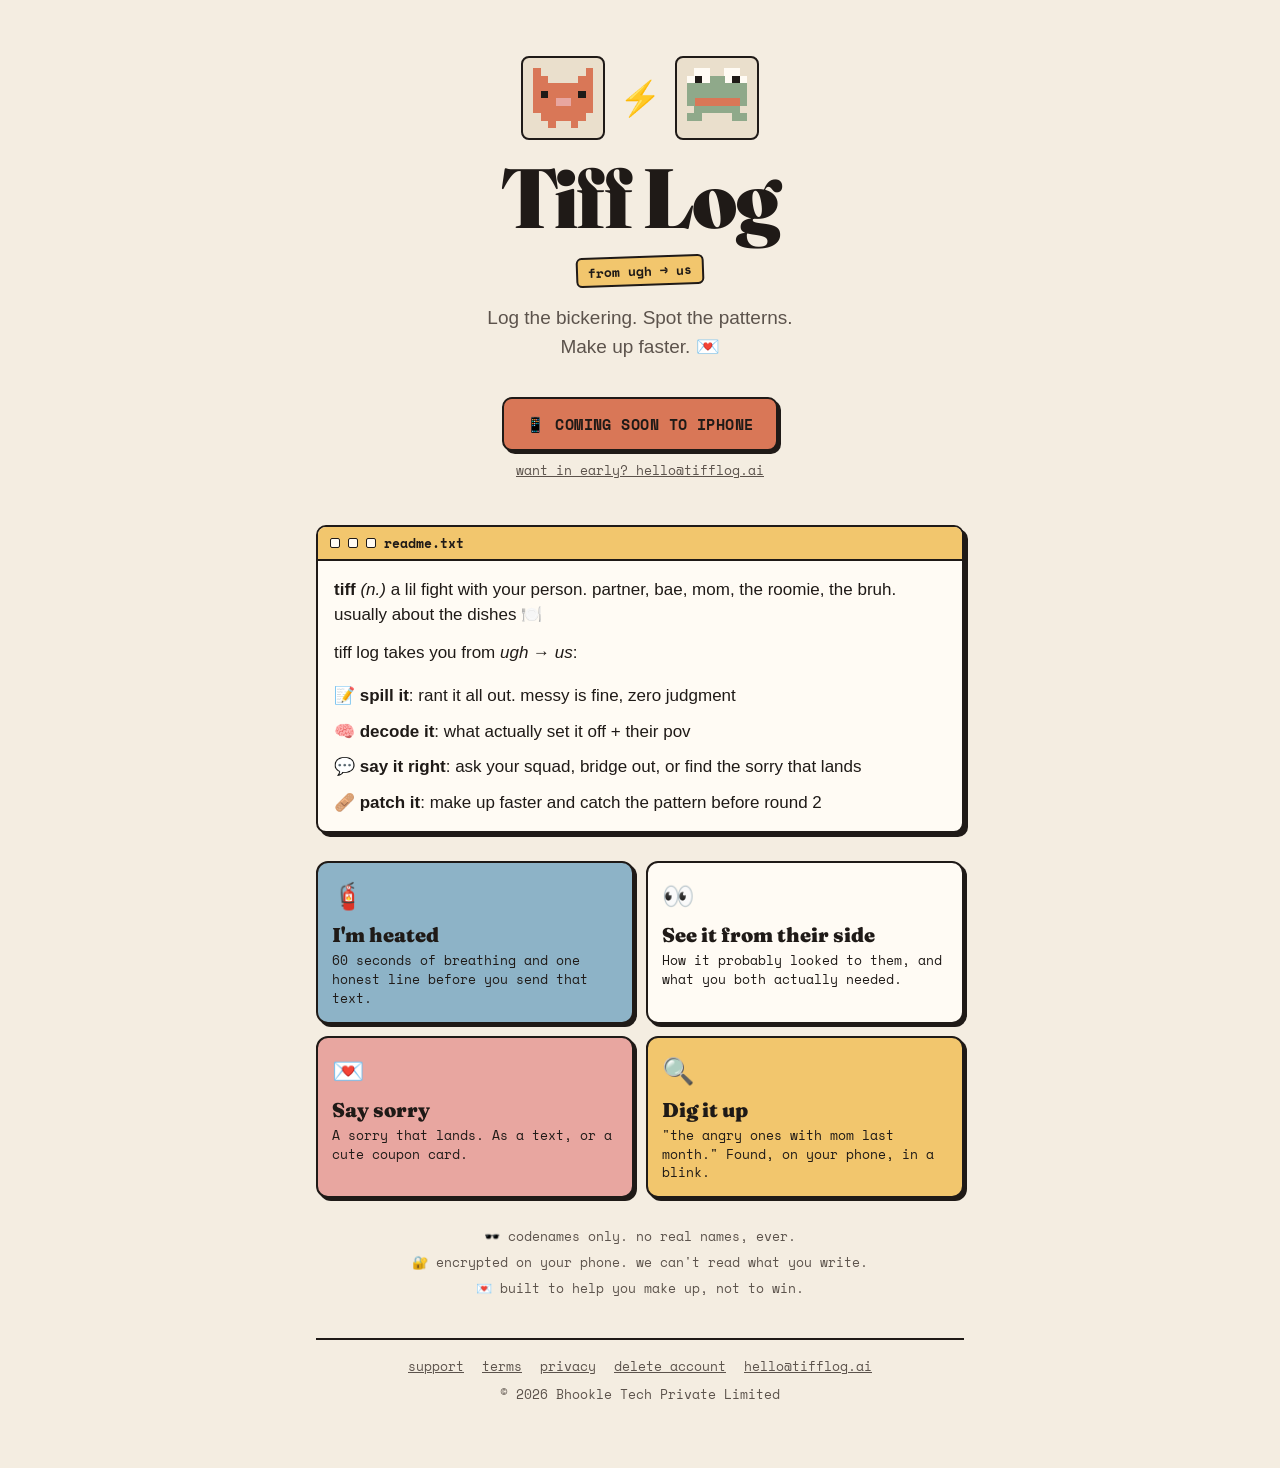
==== index.html @ 27ca59d1 "tifflog.ai: landing, support, terms, privacy, account deletion" ====
<!doctype html>
<html lang="en">
<head>
  <meta charset="utf-8" />
  <meta name="viewport" content="width=device-width, initial-scale=1" />
  <title>Tiff Log: from ugh to us</title>
  <meta name="description" content="A private app for the little fights with your people. Spill it, decode it, say it right, patch it. Codenames only, encrypted on your phone." />
  <meta property="og:title" content="Tiff Log: from ugh to us" />
  <meta property="og:description" content="A private app for the little fights with your partner, mom, the roomie, the bruh. Fight less, make up faster." />
  <meta property="og:url" content="https://tifflog.ai" />
  <meta name="theme-color" content="#f4ede1" />
  <link rel="icon" href="favicon.svg" type="image/svg+xml" />
  <link rel="preconnect" href="https://fonts.googleapis.com" />
  <link rel="preconnect" href="https://fonts.gstatic.com" crossorigin />
  <link href="https://fonts.googleapis.com/css2?family=Fraunces:opsz,wght@9..144,900&family=Space+Mono:wght@400;700&display=swap" rel="stylesheet" />
  <link rel="stylesheet" href="site.css" />
</head>
<body>
  <main class="wrap">
    <section class="hero">
      <div class="duo">
        <div class="px fight-l"><svg viewBox="0 0 8 8" shape-rendering="crispEdges" aria-hidden="true"><rect x="0" y="0" width="1.02" height="1.02" fill="#D97757"/><rect x="7" y="0" width="1.02" height="1.02" fill="#D97757"/><rect x="0" y="1" width="1.02" height="1.02" fill="#D97757"/><rect x="1" y="1" width="1.02" height="1.02" fill="#D97757"/><rect x="6" y="1" width="1.02" height="1.02" fill="#D97757"/><rect x="7" y="1" width="1.02" height="1.02" fill="#D97757"/><rect x="0" y="2" width="1.02" height="1.02" fill="#D97757"/><rect x="1" y="2" width="1.02" height="1.02" fill="#D97757"/><rect x="2" y="2" width="1.02" height="1.02" fill="#D97757"/><rect x="3" y="2" width="1.02" height="1.02" fill="#D97757"/><rect x="4" y="2" width="1.02" height="1.02" fill="#D97757"/><rect x="5" y="2" width="1.02" height="1.02" fill="#D97757"/><rect x="6" y="2" width="1.02" height="1.02" fill="#D97757"/><rect x="7" y="2" width="1.02" height="1.02" fill="#D97757"/><rect x="0" y="3" width="1.02" height="1.02" fill="#D97757"/><rect x="1" y="3" width="1.02" height="1.02" fill="#1F1A17"/><rect x="2" y="3" width="1.02" height="1.02" fill="#D97757"/><rect x="3" y="3" width="1.02" height="1.02" fill="#D97757"/><rect x="4" y="3" width="1.02" height="1.02" fill="#D97757"/><rect x="5" y="3" width="1.02" height="1.02" fill="#D97757"/><rect x="6" y="3" width="1.02" height="1.02" fill="#1F1A17"/><rect x="7" y="3" width="1.02" height="1.02" fill="#D97757"/><rect x="0" y="4" width="1.02" height="1.02" fill="#D97757"/><rect x="1" y="4" width="1.02" height="1.02" fill="#D97757"/><rect x="2" y="4" width="1.02" height="1.02" fill="#D97757"/><rect x="3" y="4" width="1.02" height="1.02" fill="#E8A6A0"/><rect x="4" y="4" width="1.02" height="1.02" fill="#E8A6A0"/><rect x="5" y="4" width="1.02" height="1.02" fill="#D97757"/><rect x="6" y="4" width="1.02" height="1.02" fill="#D97757"/><rect x="7" y="4" width="1.02" height="1.02" fill="#D97757"/><rect x="0" y="5" width="1.02" height="1.02" fill="#D97757"/><rect x="1" y="5" width="1.02" height="1.02" fill="#D97757"/><rect x="2" y="5" width="1.02" height="1.02" fill="#D97757"/><rect x="3" y="5" width="1.02" height="1.02" fill="#D97757"/><rect x="4" y="5" width="1.02" height="1.02" fill="#D97757"/><rect x="5" y="5" width="1.02" height="1.02" fill="#D97757"/><rect x="6" y="5" width="1.02" height="1.02" fill="#D97757"/><rect x="7" y="5" width="1.02" height="1.02" fill="#D97757"/><rect x="1" y="6" width="1.02" height="1.02" fill="#D97757"/><rect x="2" y="6" width="1.02" height="1.02" fill="#D97757"/><rect x="3" y="6" width="1.02" height="1.02" fill="#D97757"/><rect x="4" y="6" width="1.02" height="1.02" fill="#D97757"/><rect x="5" y="6" width="1.02" height="1.02" fill="#D97757"/><rect x="6" y="6" width="1.02" height="1.02" fill="#D97757"/><rect x="2" y="7" width="1.02" height="1.02" fill="#D97757"/><rect x="5" y="7" width="1.02" height="1.02" fill="#D97757"/></svg></div>
        <div class="zap" aria-hidden="true">⚡</div>
        <div class="px flip fight-r"><svg viewBox="0 0 8 8" shape-rendering="crispEdges" aria-hidden="true"><rect x="1" y="0" width="1.02" height="1.02" fill="#FFFBF4"/><rect x="2" y="0" width="1.02" height="1.02" fill="#FFFBF4"/><rect x="5" y="0" width="1.02" height="1.02" fill="#FFFBF4"/><rect x="6" y="0" width="1.02" height="1.02" fill="#FFFBF4"/><rect x="0" y="1" width="1.02" height="1.02" fill="#FFFBF4"/><rect x="1" y="1" width="1.02" height="1.02" fill="#1F1A17"/><rect x="2" y="1" width="1.02" height="1.02" fill="#FFFBF4"/><rect x="3" y="1" width="1.02" height="1.02" fill="#8FA98A"/><rect x="4" y="1" width="1.02" height="1.02" fill="#8FA98A"/><rect x="5" y="1" width="1.02" height="1.02" fill="#FFFBF4"/><rect x="6" y="1" width="1.02" height="1.02" fill="#1F1A17"/><rect x="7" y="1" width="1.02" height="1.02" fill="#FFFBF4"/><rect x="0" y="2" width="1.02" height="1.02" fill="#8FA98A"/><rect x="1" y="2" width="1.02" height="1.02" fill="#8FA98A"/><rect x="2" y="2" width="1.02" height="1.02" fill="#8FA98A"/><rect x="3" y="2" width="1.02" height="1.02" fill="#8FA98A"/><rect x="4" y="2" width="1.02" height="1.02" fill="#8FA98A"/><rect x="5" y="2" width="1.02" height="1.02" fill="#8FA98A"/><rect x="6" y="2" width="1.02" height="1.02" fill="#8FA98A"/><rect x="7" y="2" width="1.02" height="1.02" fill="#8FA98A"/><rect x="0" y="3" width="1.02" height="1.02" fill="#8FA98A"/><rect x="1" y="3" width="1.02" height="1.02" fill="#8FA98A"/><rect x="2" y="3" width="1.02" height="1.02" fill="#8FA98A"/><rect x="3" y="3" width="1.02" height="1.02" fill="#8FA98A"/><rect x="4" y="3" width="1.02" height="1.02" fill="#8FA98A"/><rect x="5" y="3" width="1.02" height="1.02" fill="#8FA98A"/><rect x="6" y="3" width="1.02" height="1.02" fill="#8FA98A"/><rect x="7" y="3" width="1.02" height="1.02" fill="#8FA98A"/><rect x="0" y="4" width="1.02" height="1.02" fill="#8FA98A"/><rect x="1" y="4" width="1.02" height="1.02" fill="#D97757"/><rect x="2" y="4" width="1.02" height="1.02" fill="#D97757"/><rect x="3" y="4" width="1.02" height="1.02" fill="#D97757"/><rect x="4" y="4" width="1.02" height="1.02" fill="#D97757"/><rect x="5" y="4" width="1.02" height="1.02" fill="#D97757"/><rect x="6" y="4" width="1.02" height="1.02" fill="#D97757"/><rect x="7" y="4" width="1.02" height="1.02" fill="#8FA98A"/><rect x="1" y="5" width="1.02" height="1.02" fill="#8FA98A"/><rect x="2" y="5" width="1.02" height="1.02" fill="#8FA98A"/><rect x="3" y="5" width="1.02" height="1.02" fill="#8FA98A"/><rect x="4" y="5" width="1.02" height="1.02" fill="#8FA98A"/><rect x="5" y="5" width="1.02" height="1.02" fill="#8FA98A"/><rect x="6" y="5" width="1.02" height="1.02" fill="#8FA98A"/><rect x="0" y="6" width="1.02" height="1.02" fill="#8FA98A"/><rect x="1" y="6" width="1.02" height="1.02" fill="#8FA98A"/><rect x="6" y="6" width="1.02" height="1.02" fill="#8FA98A"/><rect x="7" y="6" width="1.02" height="1.02" fill="#8FA98A"/></svg></div>
      </div>
      <h1 class="display">Tiff Log</h1>
      <span class="sticker">from ugh → us</span>
      <p class="lede">Log the bickering. Spot the patterns.<br />Make up faster. 💌</p>
      <div class="cta">
        <span class="btn" aria-disabled="true">📱 COMING SOON TO IPHONE</span>
        <a class="mono small soft" href="mailto:hello@tifflog.ai?subject=Let%20me%20in%20early">want in early? hello@tifflog.ai</a>
      </div>
    </section>

    <div class="win">
      <div class="bar"><i></i><i></i><i></i> readme.txt</div>
      <div class="body">
        <p><b>tiff</b> <i>(n.)</i> a lil fight with your person. partner, bae, mom, the roomie, the bruh. usually about the dishes 🍽️</p>
        <p>tiff log takes you from <i>ugh</i> → <i>us</i>:</p>
        <div class="verbs">
          <p>📝 <b>spill it</b>: rant it all out. messy is fine, zero judgment</p>
          <p>🧠 <b>decode it</b>: what actually set it off + their pov</p>
          <p>💬 <b>say it right</b>: ask your squad, bridge out, or find the sorry that lands</p>
          <p>🩹 <b>patch it</b>: make up faster and catch the pattern before round 2</p>
        </div>
      </div>
    </div>

    <div class="moments">
      <div class="moment" style="background: var(--sky)">
        <span class="e">🧯</span>
        <h3>I'm heated</h3>
        <p>60 seconds of breathing and one honest line before you send that text.</p>
      </div>
      <div class="moment" style="background: var(--card)">
        <span class="e">👀</span>
        <h3>See it from their side</h3>
        <p>How it probably looked to them, and what you both actually needed.</p>
      </div>
      <div class="moment" style="background: var(--blush)">
        <span class="e">💌</span>
        <h3>Say sorry</h3>
        <p>A sorry that lands. As a text, or a cute coupon card.</p>
      </div>
      <div class="moment" style="background: var(--butter)">
        <span class="e">🔍</span>
        <h3>Dig it up</h3>
        <p>"the angry ones with mom last month." Found, on your phone, in a blink.</p>
      </div>
    </div>

    <div class="trust">
      <span>🕶️ codenames only. no real names, ever.</span>
      <span>🔐 encrypted on your phone. we can't read what you write.</span>
      <span>💌 built to help you make up, not to win.</span>
    </div>

    <footer>
      <a href="support.html">support</a>
      <a href="terms.html">terms</a>
      <a href="privacy.html">privacy</a>
      <a href="delete.html">delete account</a>
      <a href="mailto:hello@tifflog.ai">hello@tifflog.ai</a>
      <span>© 2026 Bhookle Tech Private Limited</span>
    </footer>
  </main>
</body>
</html>
---- site.css ----
/* tifflog.ai: same paper + clay world as the app. Light only, like the app. */
:root {
  --paper: #f4ede1;
  --paper-deep: #eadfcc;
  --card: #fffbf4;
  --ink: #1f1a17;
  --ink-soft: #5c534c;
  --clay: #d97757;
  --sage: #8fa98a;
  --butter: #f2c66d;
  --sky: #8db3c7;
  --blush: #e8a6a0;
  --plum: #6b4e71;
  color-scheme: light;
}
* { box-sizing: border-box; }
html, body { margin: 0; }
body {
  background: var(--paper);
  color: var(--ink);
  font: 17px/1.5 -apple-system, BlinkMacSystemFont, 'Segoe UI', Roboto, sans-serif;
  -webkit-font-smoothing: antialiased;
}
a { color: inherit; }
.wrap { max-width: 680px; margin: 0 auto; padding: 32px 16px 64px; }
.display { font-family: 'Fraunces', Georgia, serif; font-weight: 900; letter-spacing: -0.02em; line-height: 1.05; margin: 0; }
.mono { font-family: 'Space Mono', ui-monospace, monospace; }
.soft { color: var(--ink-soft); }
.small { font-size: 13px; }

/* hero */
.hero { text-align: center; display: grid; gap: 14px; justify-items: center; padding: 24px 0 8px; }
.duo { display: flex; align-items: center; gap: 14px; }
.px { width: 84px; height: 84px; padding: 10px; background: var(--paper-deep); border: 2px solid var(--ink); border-radius: 8px; }
.px svg { width: 100%; height: 100%; display: block; }
.flip svg { transform: scaleX(-1); }
.zap { font-size: 34px; }
.hero h1 { font-size: clamp(52px, 13vw, 84px); }
.sticker {
  display: inline-block; background: var(--butter); border: 2px solid var(--ink); border-radius: 6px;
  padding: 3px 10px; font: 700 13px 'Space Mono', monospace; transform: rotate(-2deg);
}
.lede { font-size: 19px; color: var(--ink-soft); margin: 4px 0 0; }

@media (prefers-reduced-motion: no-preference) {
  .fight-l { animation: lunge-l 1.6s infinite; }
  .fight-r { animation: lunge-r 1.6s infinite; }
  .zap { animation: zap 1.6s infinite; }
}
@keyframes lunge-l { 0%, 55%, 100% { transform: none; } 65%, 75%, 85% { transform: translateX(14px) rotate(8deg); } 70%, 80% { transform: translateX(9px) rotate(6deg); } }
@keyframes lunge-r { 0%, 55%, 100% { transform: none; } 65%, 75%, 85% { transform: translateX(-14px) rotate(-8deg); } 70%, 80% { transform: translateX(-9px) rotate(-6deg); } }
@keyframes zap { 0%, 55%, 100% { transform: none; } 65%, 85% { transform: scale(1.5) rotate(-15deg); } }

/* buttons */
.cta { display: grid; gap: 10px; justify-items: center; margin: 22px 0 8px; }
.btn {
  display: inline-block; text-decoration: none; text-align: center; cursor: pointer;
  background: var(--clay); color: var(--ink); border: 2px solid var(--ink); border-radius: 10px;
  padding: 14px 22px; font: 700 15px 'Space Mono', monospace; letter-spacing: 0.03em;
  box-shadow: 3px 3px 0 var(--ink); transition: transform 0.1s, box-shadow 0.1s;
}
.btn:active { transform: translate(3px, 3px); box-shadow: 0 0 0 var(--ink); }
.btn.secondary { background: var(--card); }
.btn:focus-visible, a:focus-visible { outline: 3px solid var(--plum); outline-offset: 3px; }

/* retro window */
.win { background: var(--card); border: 2px solid var(--ink); border-radius: 10px; overflow: hidden; box-shadow: 4px 4px 0 var(--ink); margin: 28px 0; }
.bar { display: flex; align-items: center; gap: 8px; padding: 6px 12px; border-bottom: 2px solid var(--ink); background: var(--butter); font: 700 13px 'Space Mono', monospace; }
.bar i { width: 10px; height: 10px; border: 1.5px solid var(--ink); border-radius: 2px; background: var(--card); display: inline-block; }
.body { padding: 16px; display: grid; gap: 12px; }
.body p { margin: 0; }
.verbs { display: grid; gap: 10px; margin-top: 6px; }

/* grid of moments */
.moments { display: grid; grid-template-columns: 1fr 1fr; gap: 12px; margin: 28px 0; }
.moment { border: 2px solid var(--ink); border-radius: 12px; padding: 14px; box-shadow: 3px 3px 0 var(--ink); }
.moment h3 { font: 900 20px 'Fraunces', serif; margin: 6px 0 4px; }
.moment p { margin: 0; font: 13px/1.45 'Space Mono', monospace; }
.e { font-size: 26px; }
@media (max-width: 520px) { .moments { grid-template-columns: 1fr; } }

.trust { display: grid; gap: 6px; text-align: center; font: 13px 'Space Mono', monospace; color: var(--ink-soft); }
footer { border-top: 2px solid var(--ink); margin-top: 40px; padding-top: 16px; display: flex; flex-wrap: wrap; gap: 8px 18px; justify-content: center; font: 13px 'Space Mono', monospace; color: var(--ink-soft); }

/* invite + legal pages */
.code { font: 700 34px 'Space Mono', monospace; letter-spacing: 0.15em; background: var(--ink); color: var(--butter); border-radius: 10px; padding: 14px 18px; text-align: center; }
.legal h2 { font: 900 24px 'Fraunces', serif; margin: 28px 0 6px; }
.legal p, .legal li { color: var(--ink); }
.legal details { border: 2px solid var(--ink); border-radius: 12px; background: #fffbf4; padding: 10px 14px; margin: 8px 0; }
.legal summary { font: 700 14px 'Space Mono', monospace; cursor: pointer; }
.legal details p { margin: 8px 0 2px; }
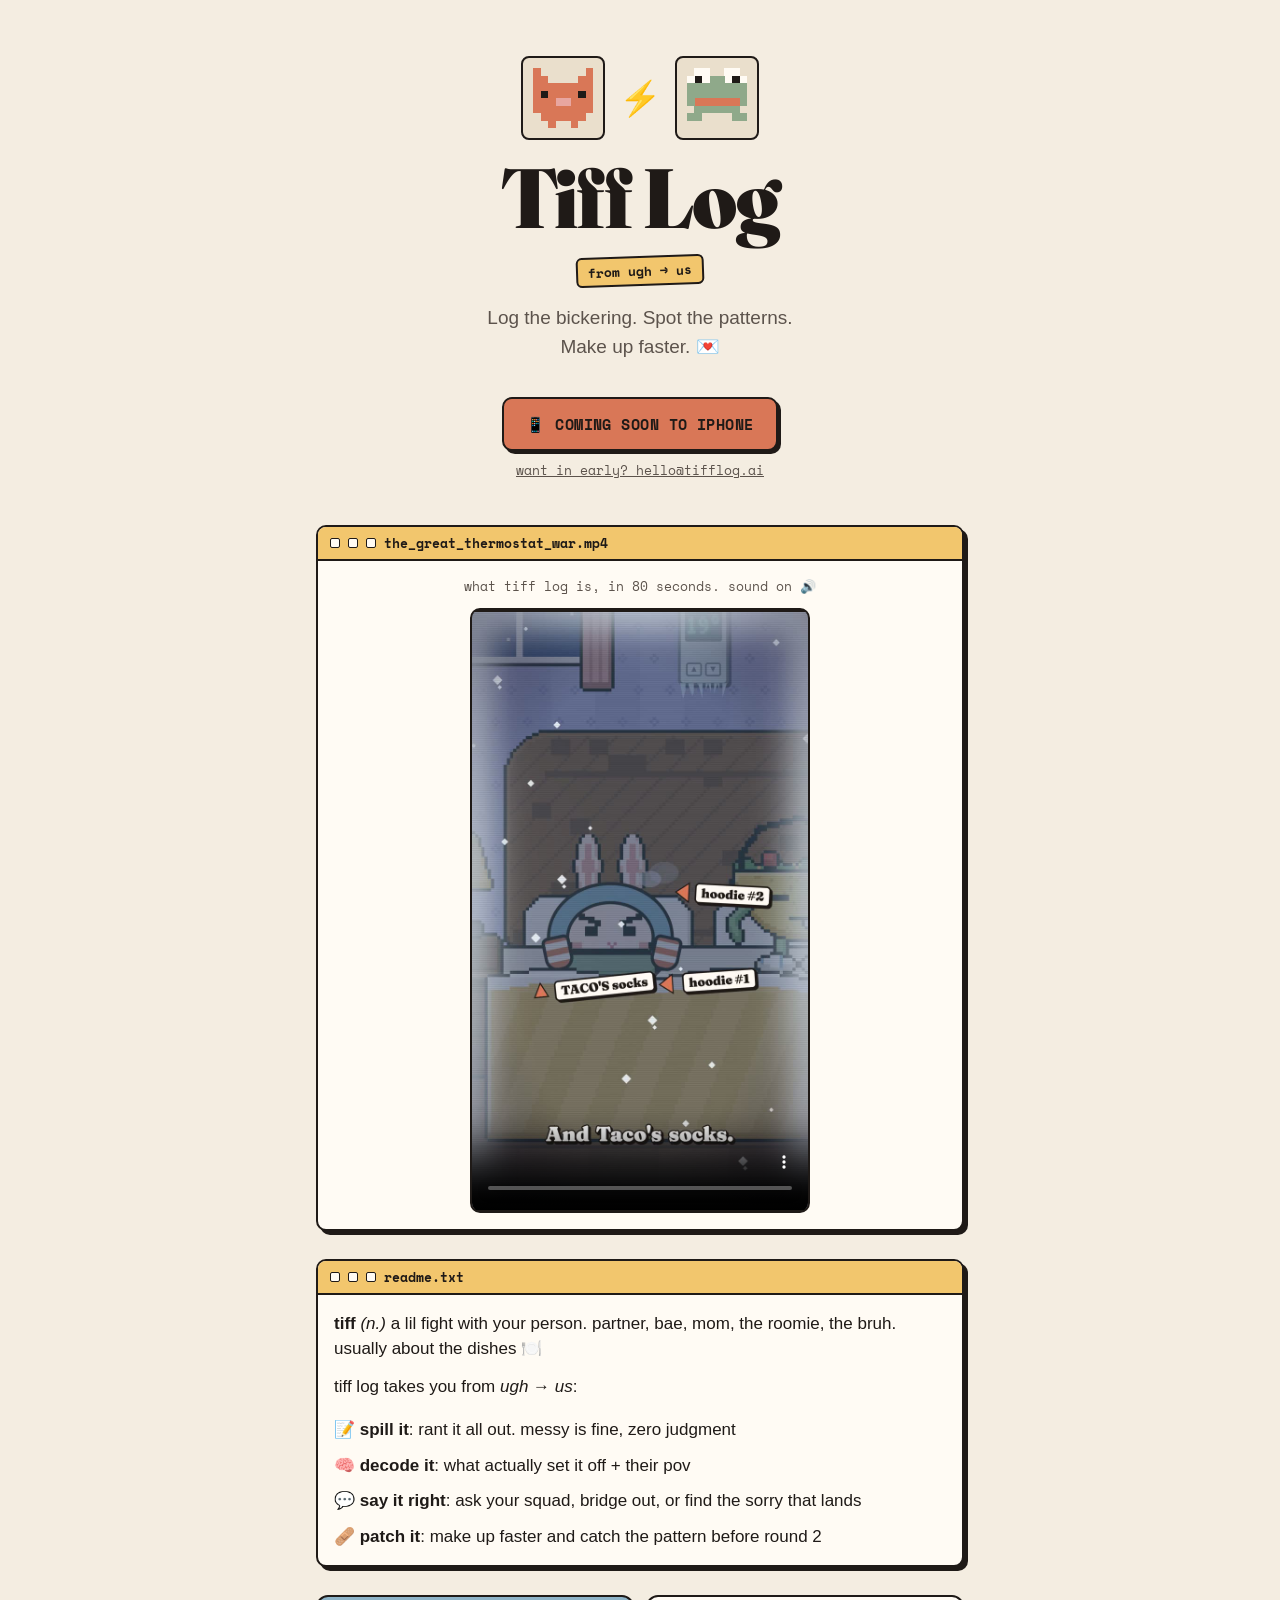
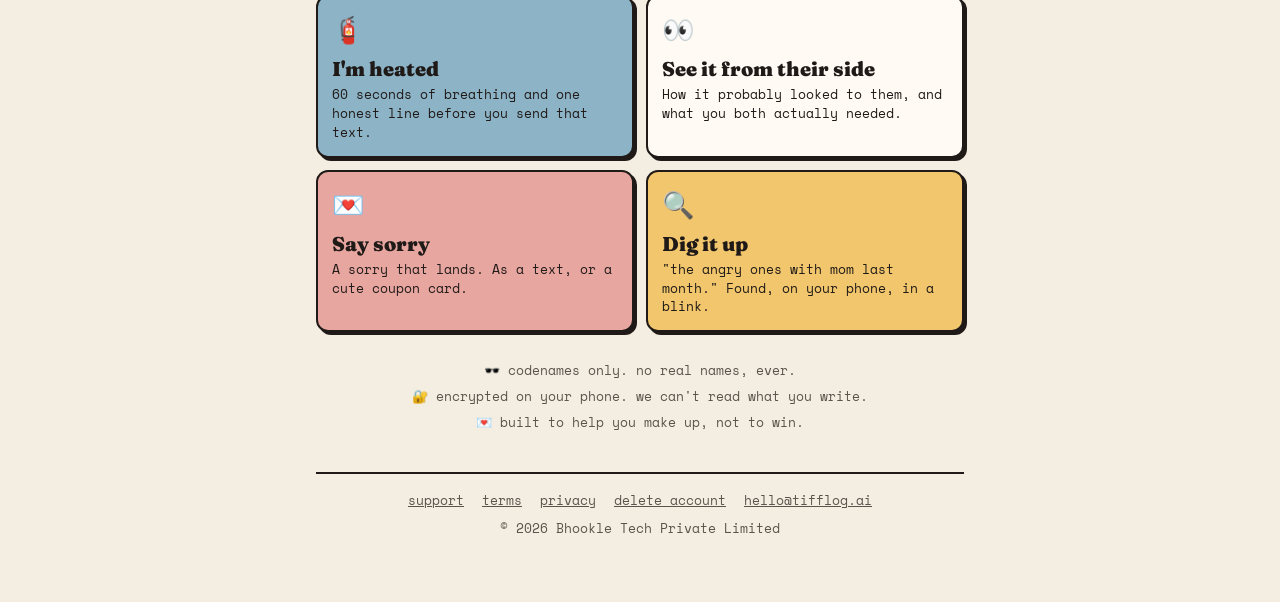
==== commit 8563b868: "Add the product video (The Great Thermostat War) to the home page; expired-invite fix" ====
--- a/index.html
+++ b/index.html
@@ -31,6 +31,16 @@
         <a class="mono small soft" href="mailto:hello@tifflog.ai?subject=Let%20me%20in%20early">want in early? hello@tifflog.ai</a>
       </div>
     </section>
+
+    <div class="win film">
+      <div class="bar"><i></i><i></i><i></i> the_great_thermostat_war.mp4</div>
+      <div class="body">
+        <p class="mono small soft">what tiff log is, in 80 seconds. sound on 🔊</p>
+        <video controls playsinline preload="none" poster="media/tifflog-thermostat-war.jpg" aria-label="The Great Thermostat War: an 80-second video about Tiff Log">
+          <source src="media/tifflog-thermostat-war.mp4" type="video/mp4" />
+        </video>
+      </div>
+    </div>
 
     <div class="win">
       <div class="bar"><i></i><i></i><i></i> readme.txt</div>
--- a/site.css
+++ b/site.css
@@ -70,6 +70,8 @@
 .body { padding: 16px; display: grid; gap: 12px; }
 .body p { margin: 0; }
 .verbs { display: grid; gap: 10px; margin-top: 6px; }
+.film .body { justify-items: center; text-align: center; }
+.film video { width: 100%; max-width: 340px; aspect-ratio: 9 / 16; border: 2px solid var(--ink); border-radius: 10px; background: var(--ink); display: block; }
 
 /* grid of moments */
 .moments { display: grid; grid-template-columns: 1fr 1fr; gap: 12px; margin: 28px 0; }
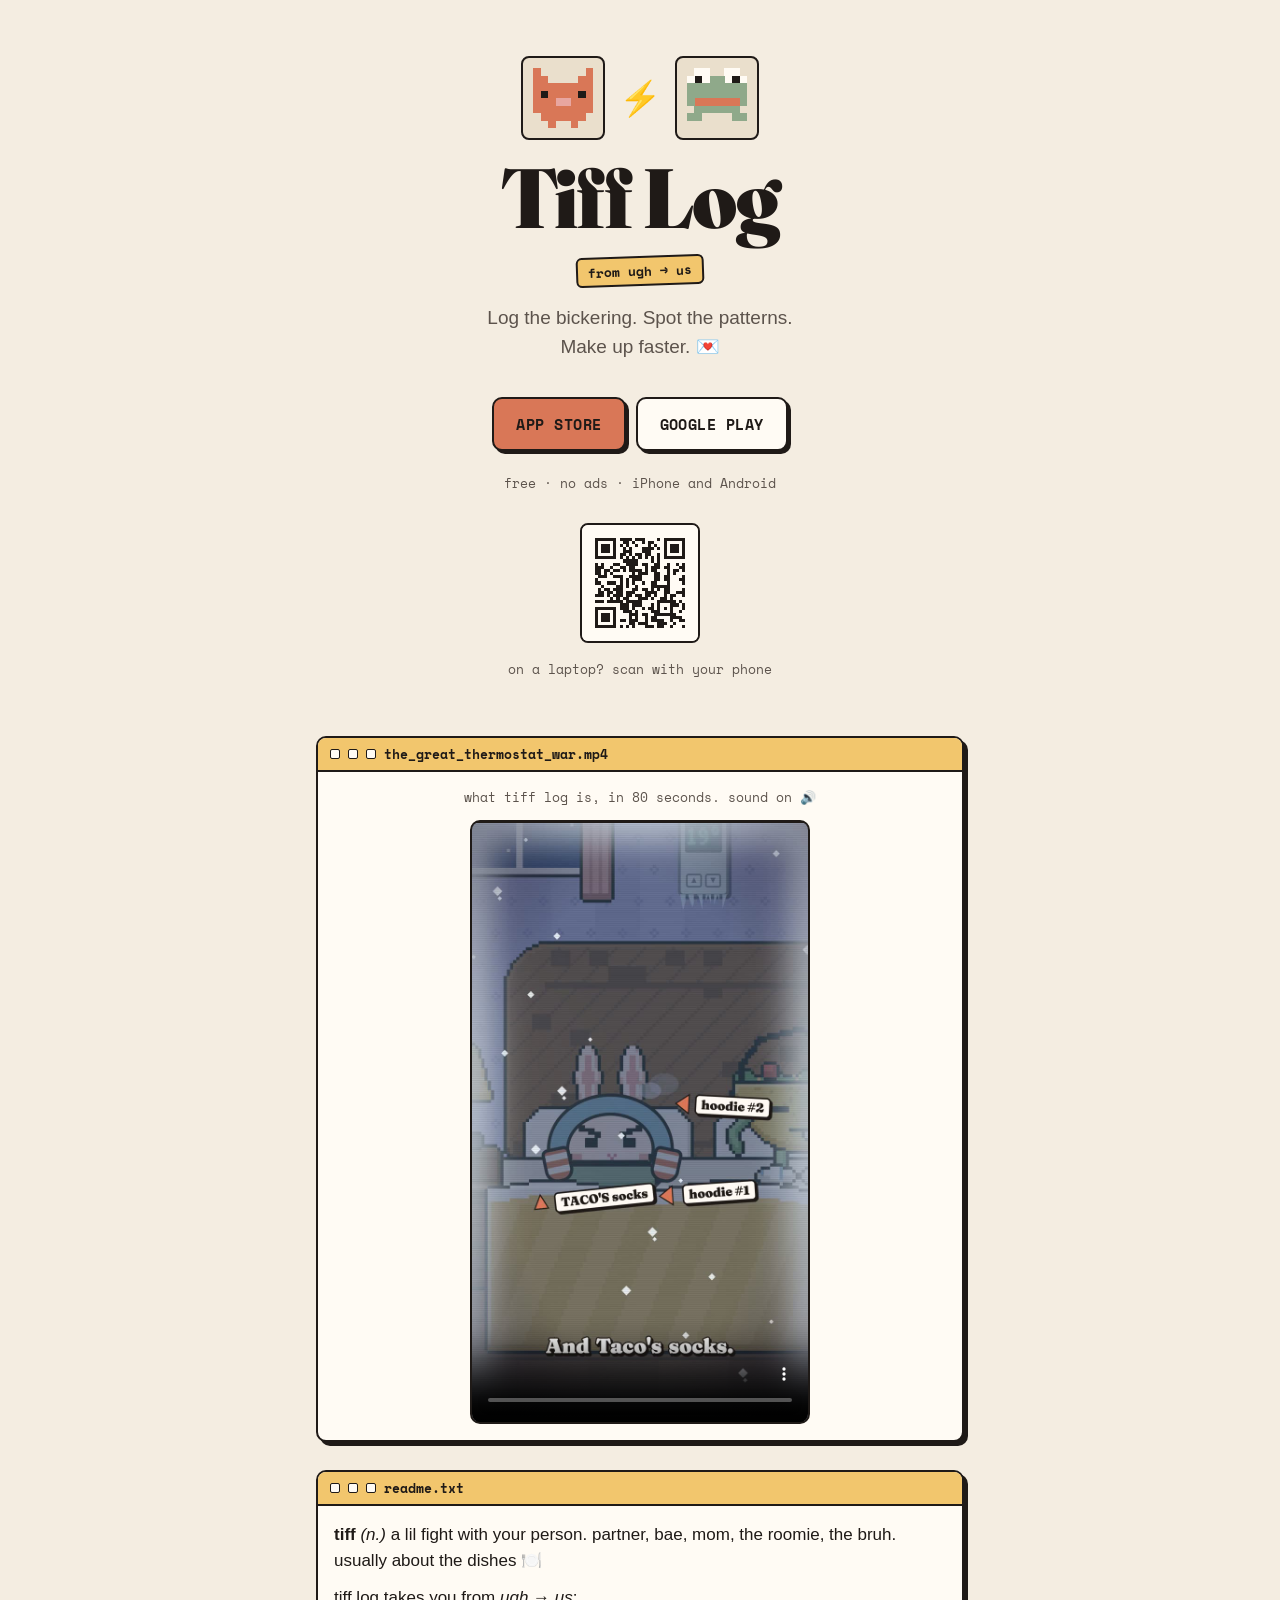
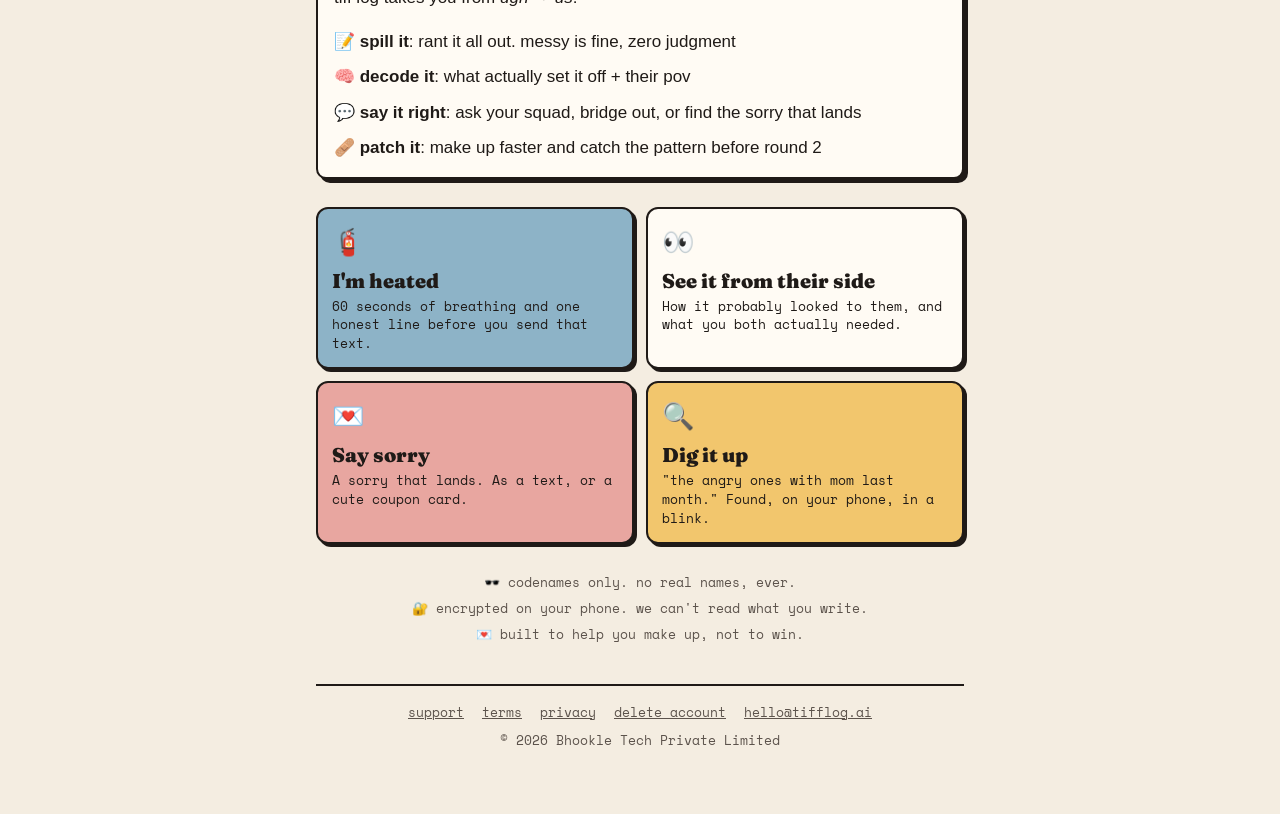
==== commit 8e671f50: "Update site from TiffLog@3a5d12f" ====
--- a/index.html
+++ b/index.html
@@ -8,6 +8,9 @@
   <meta property="og:title" content="Tiff Log: from ugh to us" />
   <meta property="og:description" content="A private app for the little fights with your partner, mom, the roomie, the bruh. Fight less, make up faster." />
   <meta property="og:url" content="https://tifflog.ai" />
+  <meta property="og:type" content="website" />
+  <meta property="og:image" content="https://tifflog.ai/media/og.jpg" />
+  <meta name="twitter:card" content="summary_large_image" />
   <meta name="theme-color" content="#f4ede1" />
   <link rel="icon" href="favicon.svg" type="image/svg+xml" />
   <link rel="preconnect" href="https://fonts.googleapis.com" />
@@ -27,8 +30,15 @@
       <span class="sticker">from ugh → us</span>
       <p class="lede">Log the bickering. Spot the patterns.<br />Make up faster. 💌</p>
       <div class="cta">
-        <span class="btn" aria-disabled="true">📱 COMING SOON TO IPHONE</span>
-        <a class="mono small soft" href="mailto:hello@tifflog.ai?subject=Let%20me%20in%20early">want in early? hello@tifflog.ai</a>
+        <div class="stores">
+          <a class="btn" href="get.html?src=site&amp;to=ios">APP STORE</a>
+          <a class="btn secondary" href="get.html?src=site&amp;to=android">GOOGLE PLAY</a>
+        </div>
+        <p class="mono small soft">free · no ads · iPhone and Android</p>
+        <div class="qr-desk">
+          <img src="media/get-qr.svg" width="120" height="120" alt="QR code that opens Tiff Log in your phone's app store" />
+          <p class="mono small soft">on a laptop? scan with your phone</p>
+        </div>
       </div>
     </section>
 
--- a/site.css
+++ b/site.css
@@ -91,3 +91,9 @@
 .legal details { border: 2px solid var(--ink); border-radius: 12px; background: #fffbf4; padding: 10px 14px; margin: 8px 0; }
 .legal summary { font: 700 14px 'Space Mono', monospace; cursor: pointer; }
 .legal details p { margin: 8px 0 2px; }
+
+.stores { display: flex; flex-wrap: wrap; gap: 10px; justify-content: center; }
+.stores .btn { text-decoration: none; }
+.qr-desk { display: none; justify-items: center; gap: 4px; margin-top: 6px; }
+.qr-desk img { border: 2px solid var(--ink); border-radius: 8px; image-rendering: pixelated; }
+@media (hover: hover) and (pointer: fine) and (min-width: 820px) { .qr-desk { display: grid; } }
